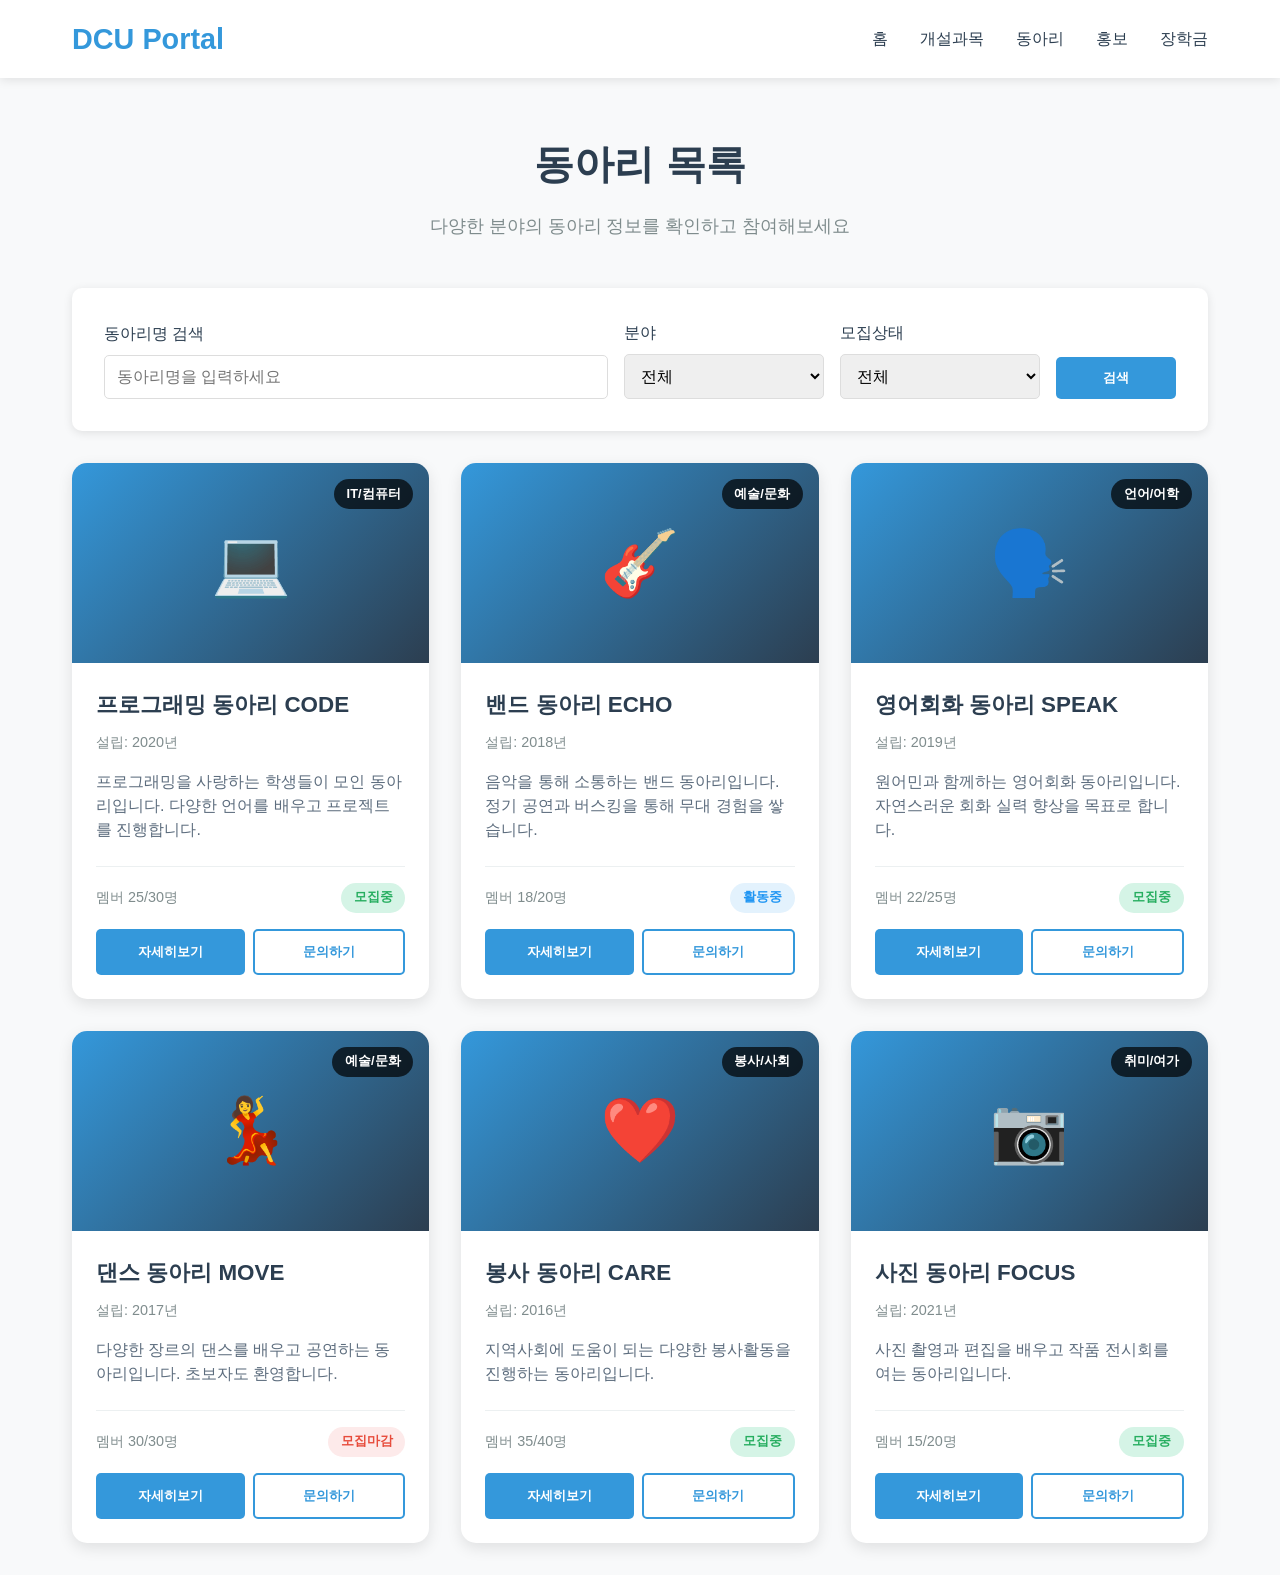
==== clubs.html @ 8b693121 "Create clubs.html" ====
<!DOCTYPE html>
<html lang="ko">
<head>
    <meta charset="UTF-8">
    <meta name="viewport" content="width=device-width, initial-scale=1.0">
    <title>동아리 목록 - DCU Portal</title>
    <style>
        * {
            margin: 0;
            padding: 0;
            box-sizing: border-box;
        }

        body {
            font-family: 'Segoe UI', Tahoma, Geneva, Verdana, sans-serif;
            line-height: 1.6;
            color: #2c3e50;
            background: #f8f9fa;
        }

        /* 헤더 */
        .header {
            background: white;
            box-shadow: 0 2px 10px rgba(0,0,0,0.1);
            position: fixed;
            width: 100%;
            top: 0;
            z-index: 1000;
        }

        .nav {
            max-width: 1200px;
            margin: 0 auto;
            display: flex;
            justify-content: space-between;
            align-items: center;
            padding: 1rem 2rem;
        }

        .logo {
            font-size: 1.8rem;
            font-weight: bold;
            color: #3498db;
            text-decoration: none;
        }

        .nav-menu {
            display: flex;
            list-style: none;
            gap: 2rem;
        }

        .nav-menu a {
            text-decoration: none;
            color: #2c3e50;
            font-weight: 500;
            transition: color 0.3s;
        }

        .nav-menu a:hover {
            color: #3498db;
        }

        /* 메인 컨테이너 */
        .container {
            max-width: 1200px;
            margin: 100px auto 0;
            padding: 2rem;
        }

        .page-title {
            font-size: 2.5rem;
            color: #2c3e50;
            margin-bottom: 1rem;
            text-align: center;
        }

        .page-subtitle {
            text-align: center;
            color: #7f8c8d;
            margin-bottom: 3rem;
            font-size: 1.1rem;
        }

        /* 필터 및 검색 */
        .filter-section {
            background: white;
            padding: 2rem;
            border-radius: 10px;
            box-shadow: 0 2px 10px rgba(0,0,0,0.1);
            margin-bottom: 2rem;
        }

        .filter-grid {
            display: grid;
            grid-template-columns: 1fr 200px 200px 120px;
            gap: 1rem;
            align-items: end;
        }

        .filter-group {
            display: flex;
            flex-direction: column;
        }

        .filter-group label {
            margin-bottom: 0.5rem;
            font-weight: 500;
            color: #2c3e50;
        }

        .filter-input, .filter-select {
            padding: 0.75rem;
            border: 1px solid #ddd;
            border-radius: 5px;
            font-size: 1rem;
        }

        .filter-input:focus, .filter-select:focus {
            outline: none;
            border-color: #3498db;
        }

        .filter-btn {
            background: #3498db;
            color: white;
            border: none;
            padding: 0.75rem 1.5rem;
            border-radius: 5px;
            cursor: pointer;
            font-weight: bold;
            transition: background 0.3s;
        }

        .filter-btn:hover {
            background: #2980b9;
        }

        /* 동아리 그리드 */
        .clubs-section {
            display: grid;
            grid-template-columns: repeat(auto-fill, minmax(350px, 1fr));
            gap: 2rem;
        }

        .club-card {
            background: white;
            border-radius: 15px;
            overflow: hidden;
            box-shadow: 0 5px 15px rgba(0,0,0,0.1);
            transition: all 0.3s ease;
        }

        .club-card:hover {
            transform: translateY(-10px);
            box-shadow: 0 15px 30px rgba(0,0,0,0.15);
        }

        .club-image {
            width: 100%;
            height: 200px;
            background: linear-gradient(135deg, #3498db, #2c3e50);
            display: flex;
            align-items: center;
            justify-content: center;
            font-size: 3rem;
            color: white;
            position: relative;
        }

        .club-category {
            position: absolute;
            top: 1rem;
            right: 1rem;
            background: rgba(0,0,0,0.7);
            color: white;
            padding: 0.3rem 0.8rem;
            border-radius: 15px;
            font-size: 0.8rem;
            font-weight: bold;
        }

        .club-content {
            padding: 1.5rem;
        }

        .club-title {
            font-size: 1.4rem;
            font-weight: bold;
            color: #2c3e50;
            margin-bottom: 0.5rem;
        }

        .club-subtitle {
            color: #7f8c8d;
            font-size: 0.9rem;
            margin-bottom: 1rem;
        }

        .club-description {
            color: #5d6d7e;
            margin-bottom: 1.5rem;
            line-height: 1.5;
            display: -webkit-box;
            -webkit-line-clamp: 3;
            -webkit-box-orient: vertical;
            overflow: hidden;
        }

        .club-info {
            display: flex;
            justify-content: space-between;
            align-items: center;
            padding-top: 1rem;
            border-top: 1px solid #ecf0f1;
        }

        .club-members {
            color: #7f8c8d;
            font-size: 0.9rem;
        }

        .club-status {
            padding: 0.3rem 0.8rem;
            border-radius: 15px;
            font-size: 0.8rem;
            font-weight: bold;
        }

        .status-recruiting {
            background: #d5f4e6;
            color: #27ae60;
        }

        .status-closed {
            background: #fdeaea;
            color: #e74c3c;
        }

        .status-active {
            background: #e3f2fd;
            color: #2196f3;
        }

        .club-buttons {
            display: flex;
            gap: 0.5rem;
            margin-top: 1rem;
        }

        .btn-primary {
            flex: 1;
            background: #3498db;
            color: white;
            padding: 0.75rem;
            border: none;
            border-radius: 5px;
            cursor: pointer;
            font-weight: bold;
            transition: background 0.3s;
        }

        .btn-primary:hover {
            background: #2980b9;
        }

        .btn-secondary {
            flex: 1;
            background: white;
            color: #3498db;
            padding: 0.75rem;
            border: 2px solid #3498db;
            border-radius: 5px;
            cursor: pointer;
            font-weight: bold;
            transition: all 0.3s;
        }

        .btn-secondary:hover {
            background: #3498db;
            color: white;
        }

        /* 결과 없음 */
        .no-results {
            text-align: center;
            padding: 4rem;
            color: #7f8c8d;
            grid-column: 1 / -1;
        }

        .no-results h3 {
            font-size: 1.5rem;
            margin-bottom: 1rem;
        }

        /* 모달 */
        .modal {
            display: none;
            position: fixed;
            z-index: 2000;
            left: 0;
            top: 0;
            width: 100%;
            height: 100%;
            background: rgba(0,0,0,0.5);
            backdrop-filter: blur(5px);
        }

        .modal-content {
            background: white;
            margin: 5% auto;
            padding: 2rem;
            border-radius: 15px;
            max-width: 600px;
            max-height: 80vh;
            overflow-y: auto;
            position: relative;
        }

        .modal-close {
            position: absolute;
            right: 1rem;
            top: 1rem;
            background: none;
            border: none;
            font-size: 2rem;
            cursor: pointer;
            color: #7f8c8d;
        }

        .modal-close:hover {
            color: #2c3e50;
        }

        /* 반응형 */
        @media (max-width: 768px) {
            .nav-menu {
                display: none;
            }

            .filter-grid {
                grid-template-columns: 1fr;
                gap: 1rem;
            }

            .clubs-section {
                grid-template-columns: 1fr;
            }
        }
    </style>
</head>
<body>
    <header class="header">
        <nav class="nav">
            <a href="/" class="logo">DCU Portal</a>
            <ul class="nav-menu">
                <li><a href="/">홈</a></li>
                <li><a href="/courses">개설과목</a></li>
                <li><a href="/clubs">동아리</a></li>
                <li><a href="/promotion">홍보</a></li>
                <li><a href="/scholarship">장학금</a></li>
            </ul>
        </nav>
    </header>

    <div class="container">
        <h1 class="page-title">동아리 목록</h1>
        <p class="page-subtitle">다양한 분야의 동아리 정보를 확인하고 참여해보세요</p>

        <!-- 필터 및 검색 -->
        <div class="filter-section">
            <div class="filter-grid">
                <div class="filter-group">
                    <label for="search-keyword">동아리명 검색</label>
                    <input type="text" id="search-keyword" class="filter-input" placeholder="동아리명을 입력하세요">
                </div>
                <div class="filter-group">
                    <label for="filter-category">분야</label>
                    <select id="filter-category" class="filter-select">
                        <option value="">전체</option>
                    </select>
                </div>
                <div class="filter-group">
                    <label for="filter-status">모집상태</label>
                    <select id="filter-status" class="filter-select">
                        <option value="">전체</option>
                        <option value="recruiting">모집중</option>
                        <option value="active">활동중</option>
                        <option value="closed">모집마감</option>
                    </select>
                </div>
                <div class="filter-group">
                    <button class="filter-btn" onclick="searchClubs()">검색</button>
                </div>
            </div>
        </div>

        <!-- 동아리 목록 -->
        <div class="clubs-section" id="clubs-list">
            <!-- 동아리 카드들이 여기에 표시됩니다 -->
        </div>
    </div>

    <!-- 상세정보 모달 -->
    <div id="club-modal" class="modal">
        <div class="modal-content">
            <button class="modal-close" onclick="closeModal()">&times;</button>
            <div id="modal-body">
                <!-- 모달 내용이 여기에 표시됩니다 -->
            </div>
        </div>
    </div>

    <script>
        // 동아리 데이터 변수
        let clubsData = [];
        let filteredClubs = [];

        // JSON 파일에서 동아리 데이터 로드
        async function loadClubsData() {
            try {
                const response = await fetch('./data/clubs.json');
                if (!response.ok) {
                    throw new Error('데이터를 불러올 수 없습니다.');
                }
                clubsData = await response.json();
                filteredClubs = [...clubsData];
                renderClubs();
                loadCategories();
            } catch (error) {
                console.error('Error loading clubs data:', error);
                loadSampleData();
            }
        }

        // 샘플 데이터
        function loadSampleData() {
            clubsData = [
                {
                    id: 1,
                    name: "프로그래밍 동아리 CODE",
                    category: "IT/컴퓨터",
                    description: "프로그래밍을 사랑하는 학생들이 모인 동아리입니다. 다양한 언어를 배우고 프로젝트를 진행합니다.",
                    members: 25,
                    maxMembers: 30,
                    status: "recruiting",
                    established: "2020",
                    contact: "code@dcu.ac.kr",
                    activities: ["프로그래밍 스터디", "해커톤 참여", "프로젝트 개발"],
                    meetingTime: "매주 화요일 19:00",
                    location: "공학관 501호",
                    icon: "💻"
                },
                {
                    id: 2,
                    name: "밴드 동아리 ECHO",
                    category: "예술/문화",
                    description: "음악을 통해 소통하는 밴드 동아리입니다. 정기 공연과 버스킹을 통해 무대 경험을 쌓습니다.",
                    members: 18,
                    maxMembers: 20,
                    status: "active",
                    established: "2018",
                    contact: "echo@dcu.ac.kr",
                    activities: ["정기 공연", "버스킹", "음악 창작"],
                    meetingTime: "매주 목요일 18:00",
                    location: "음악실 A동 301호",
                    icon: "🎸"
                },
                {
                    id: 3,
                    name: "영어회화 동아리 SPEAK",
                    category: "언어/어학",
                    description: "원어민과 함께하는 영어회화 동아리입니다. 자연스러운 회화 실력 향상을 목표로 합니다.",
                    members: 22,
                    maxMembers: 25,
                    status: "recruiting",
                    established: "2019",
                    contact: "speak@dcu.ac.kr",
                    activities: ["영어 회화", "토론", "영화 감상"],
                    meetingTime: "매주 수요일 17:00",
                    location: "인문관 201호",
                    icon: "🗣️"
                },
                {
                    id: 4,
                    name: "댄스 동아리 MOVE",
                    category: "예술/문화",
                    description: "다양한 장르의 댄스를 배우고 공연하는 동아리입니다. 초보자도 환영합니다.",
                    members: 30,
                    maxMembers: 30,
                    status: "closed",
                    established: "2017",
                    contact: "move@dcu.ac.kr",
                    activities: ["댄스 연습", "공연", "경연대회 참가"],
                    meetingTime: "매주 금요일 19:30",
                    location: "체육관 지하 연습실",
                    icon: "💃"
                },
                {
                    id: 5,
                    name: "봉사 동아리 CARE",
                    category: "봉사/사회",
                    description: "지역사회에 도움이 되는 다양한 봉사활동을 진행하는 동아리입니다.",
                    members: 35,
                    maxMembers: 40,
                    status: "recruiting",
                    established: "2016",
                    contact: "care@dcu.ac.kr",
                    activities: ["지역 봉사", "환경 보호", "어르신 돌봄"],
                    meetingTime: "매주 토요일 10:00",
                    location: "학생회관 3층",
                    icon: "❤️"
                },
                {
                    id: 6,
                    name: "사진 동아리 FOCUS",
                    category: "취미/여가",
                    description: "사진 촬영과 편집을 배우고 작품 전시회를 여는 동아리입니다.",
                    members: 15,
                    maxMembers: 20,
                    status: "recruiting",
                    established: "2021",
                    contact: "focus@dcu.ac.kr",
                    activities: ["사진 촬영", "편집 교육", "전시회"],
                    meetingTime: "매주 일요일 14:00",
                    location: "미디어센터",
                    icon: "📷"
                }
            ];
            filteredClubs = [...clubsData];
            renderClubs();
            loadCategories();
        }

        // 카테고리 목록 동적 로드
        function loadCategories() {
            const categories = [...new Set(clubsData.map(club => club.category))];
            const categorySelect = document.getElementById('filter-category');
            
            while (categorySelect.children.length > 1) {
                categorySelect.removeChild(categorySelect.lastChild);
            }
            
            categories.forEach(category => {
                const option = document.createElement('option');
                option.value = category;
                option.textContent = category;
                categorySelect.appendChild(option);
            });
        }

        // 동아리 목록 렌더링
        function renderClubs() {
            const clubsList = document.getElementById('clubs-list');
            
            if (filteredClubs.length === 0) {
                clubsList.innerHTML = `
                    <div class="no-results">
                        <h3>검색 결과가 없습니다</h3>
                        <p>다른 조건으로 검색해보세요.</p>
                    </div>
                `;
                return;
            }

            clubsList.innerHTML = filteredClubs.map(club => `
                <div class="club-card">
                    <div class="club-image">
                        <span style="font-size: 4rem;">${club.icon}</span>
                        <div class="club-category">${club.category}</div>
                    </div>
                    <div class="club-content">
                        <h3 class="club-title">${club.name}</h3>
                        <p class="club-subtitle">설립: ${club.established}년</p>
                        <p class="club-description">${club.description}</p>
                        <div class="club-info">
                            <span class="club-members">멤버 ${club.members}/${club.maxMembers}명</span>
                            <span class="club-status status-${club.status}">
                                ${getStatusText(club.status)}
                            </span>
                        </div>
                        <div class="club-buttons">
                            <button class="btn-primary" onclick="showClubDetails(${club.id})">자세히보기</button>
                            <button class="btn-secondary" onclick="contactClub('${club.contact}')">문의하기</button>
                        </div>
                    </div>
                </div>
            `).join('');
        }

        // 상태 텍스트 변환
        function getStatusText(status) {
            const statusMap = {
                'recruiting': '모집중',
                'active': '활동중',
                'closed': '모집마감'
            };
            return statusMap[status] || status;
        }

        // 검색 기능
        function searchClubs() {
            const keyword = document.getElementById('search-keyword').value.toLowerCase();
            const category = document.getElementById('filter-category').value;
            const status = document.getElementById('filter-status').value;

            filteredClubs = clubsData.filter(club => {
                const matchKeyword = !keyword || 
                    club.name.toLowerCase().includes(keyword) || 
                    club.description.toLowerCase().includes(keyword);
                
                const matchCategory = !category || club.category === category;
                const matchStatus = !status || club.status === status;

                return matchKeyword && matchCategory && matchStatus;
            });

            renderClubs();
        }

        // Enter 키로 검색
        document.getElementById('search-keyword').addEventListener('keypress', function(e) {
            if (e.key === 'Enter') {
                searchClubs();
            }
        });

        // 동아리 상세정보 모달
        function showClubDetails(clubId) {
            const club = clubsData.find(c => c.id === clubId);
            if (!club) return;

            const modalBody = document.getElementById('modal-body');
            modalBody.innerHTML = `
                <div style="text-align: center; margin-bottom: 2rem;">
                    <div style="font-size: 5rem; margin-bottom: 1rem;">${club.icon}</div>
                    <h2>${club.name}</h2>
                    <p style="color: #7f8c8d; margin-bottom: 1rem;">${club.category}</p>
                    <span class="club-status status-${club.status}" style="font-size: 1rem; padding: 0.5rem 1rem;">
                        ${getStatusText(club.status)}
                    </span>
                </div>
                
                <div style="margin-bottom: 2rem;">
                    <h3 style="margin-bottom: 1rem;">동아리 소개</h3>
                    <p style="line-height: 1.6;">${club.description}</p>
                </div>

                <div style="display: grid; grid-template-columns: 1fr 1fr; gap: 2rem; margin-bottom: 2rem;">
                    <div>
                        <h4 style="margin-bottom: 0.5rem;">기본 정보</h4>
                        <p><strong>설립연도:</strong> ${club.established}년</p>
                        <p><strong>회원 수:</strong> ${club.members}/${club.maxMembers}명</p>
                        <p><strong>모임시간:</strong> ${club.meetingTime}</p>
                        <p><strong>활동장소:</strong> ${club.location}</p>
                    </div>
                    <div>
                        <h4 style="margin-bottom: 0.5rem;">주요 활동</h4>
                        ${club.activities.map(activity => `<p>• ${activity}</p>`).join('')}
                    </div>
                </div>

                <div style="text-align: center; padding-top: 2rem; border-top: 1px solid #ecf0f1;">
                    <button class="btn-primary" onclick="contactClub('${club.contact}')" style="margin-right: 1rem;">가입 문의</button>
                    <button class="btn-secondary" onclick="closeModal()">닫기</button>
                </div>
            `;

            document.getElementById('club-modal').style.display = 'block';
        }

        // 모달 닫기
        function closeModal() {
            document.getElementById('club-modal').style.display = 'none';
        }

        // 동아리 문의
        function contactClub(email) {
            window.location.href = `mailto:${email}?subject=동아리 가입 문의`;
        }

        // 모달 외부 클릭시 닫기
        window.onclick = function(event) {
            const modal = document.getElementById('club-modal');
            if (event.target === modal) {
                closeModal();
            }
        }

        // 초기 데이터 로드
        window.addEventListener('DOMContentLoaded', loadClubsData);
    </script>
</body>
</html>
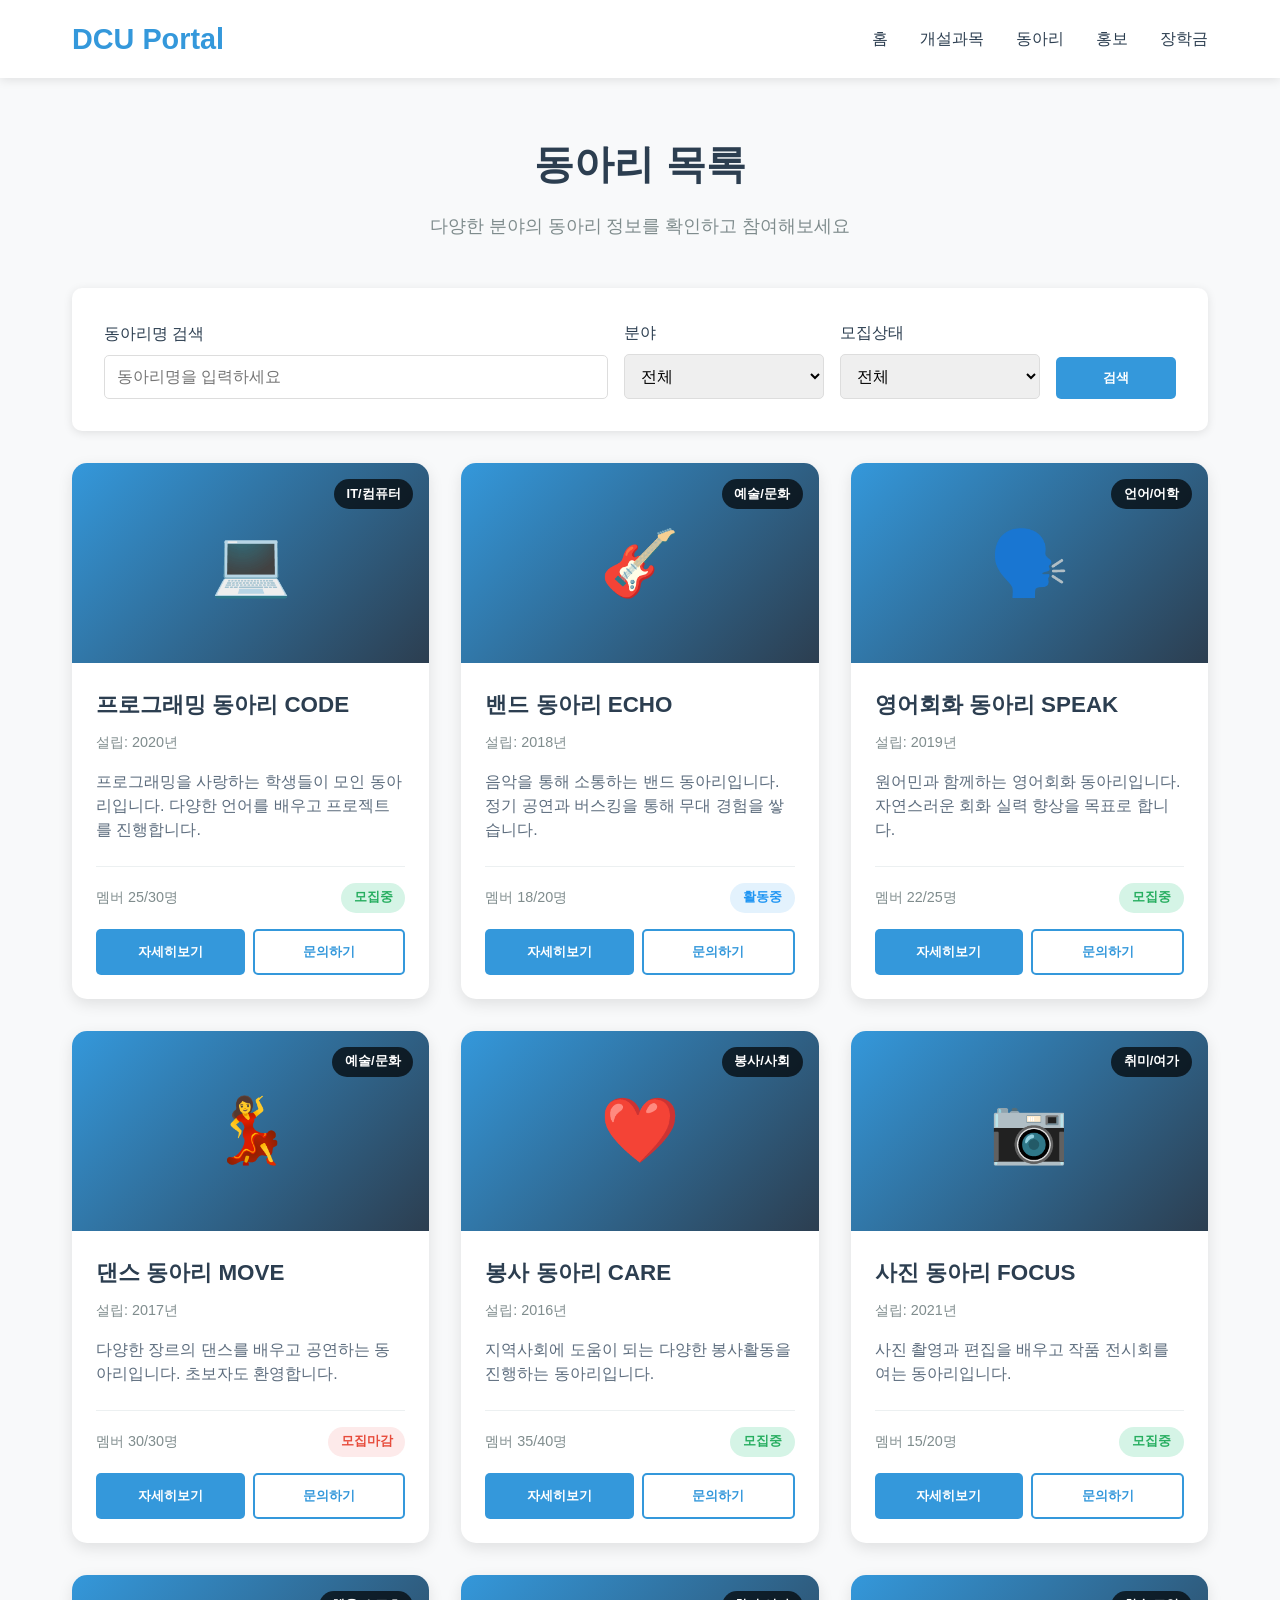
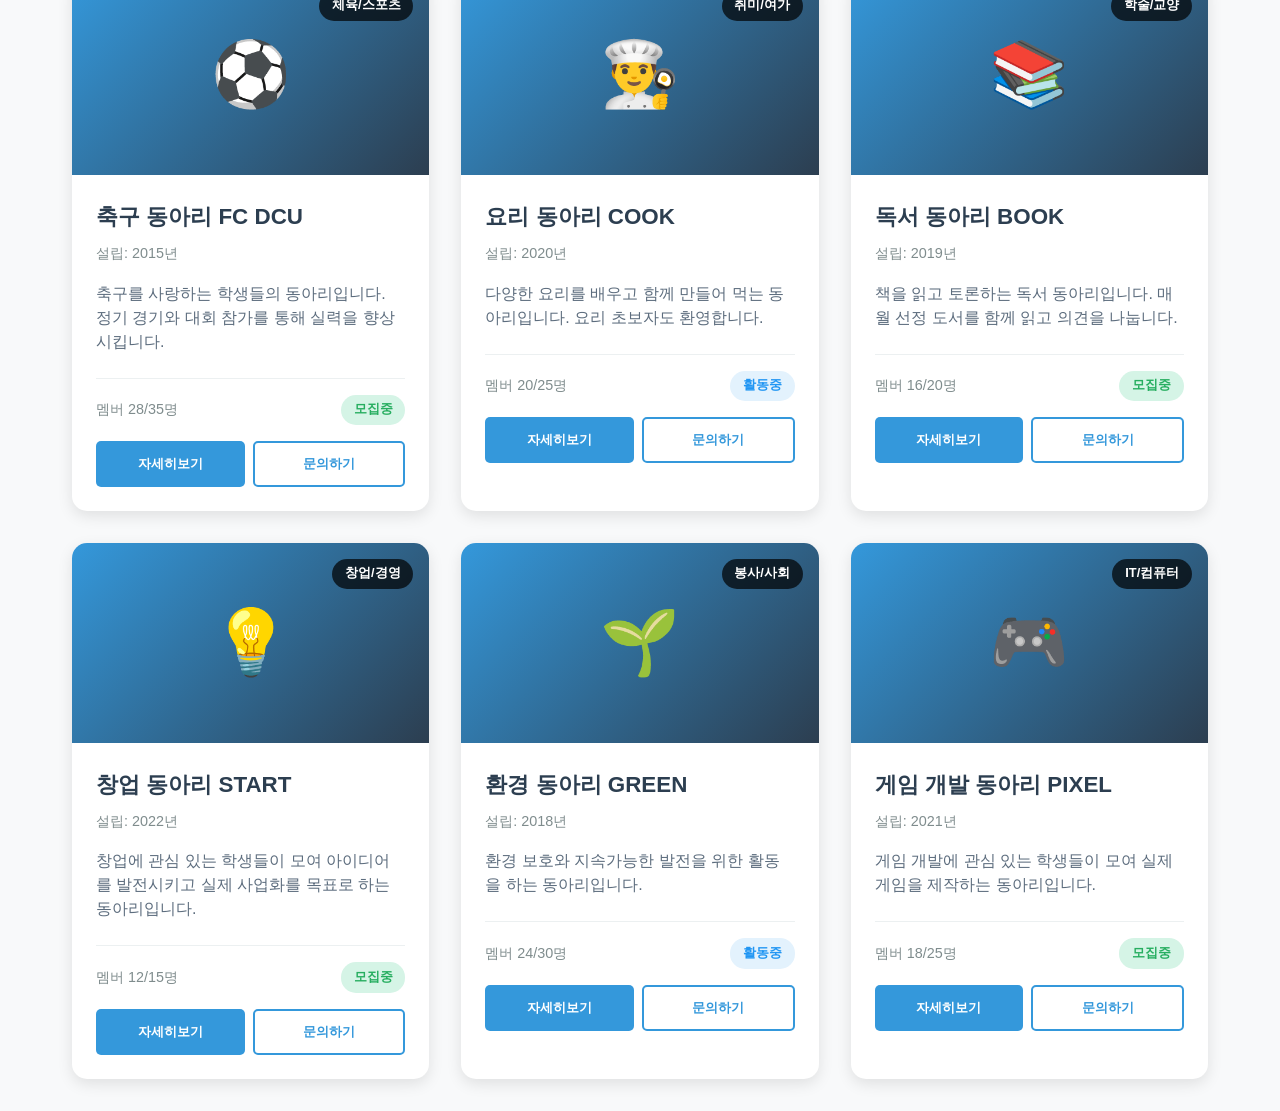
==== commit c8e552a0: "동아리 목록" ====
--- a/clubs.html
+++ b/clubs.html
@@ -353,13 +353,13 @@
 <body>
     <header class="header">
         <nav class="nav">
-            <a href="/" class="logo">DCU Portal</a>
+            <a href="index.html" class="logo">DCU Portal</a>
             <ul class="nav-menu">
-                <li><a href="/">홈</a></li>
-                <li><a href="/courses">개설과목</a></li>
-                <li><a href="/clubs">동아리</a></li>
-                <li><a href="/promotion">홍보</a></li>
-                <li><a href="/scholarship">장학금</a></li>
+                <li><a href="index.html">홈</a></li>
+                <li><a href="courses.html">개설과목</a></li>
+                <li><a href="clubs.html">동아리</a></li>
+                <li><a href="promotion.html">홍보</a></li>
+                <li><a href="scholarship.html">장학금</a></li>
             </ul>
         </nav>
     </header>
